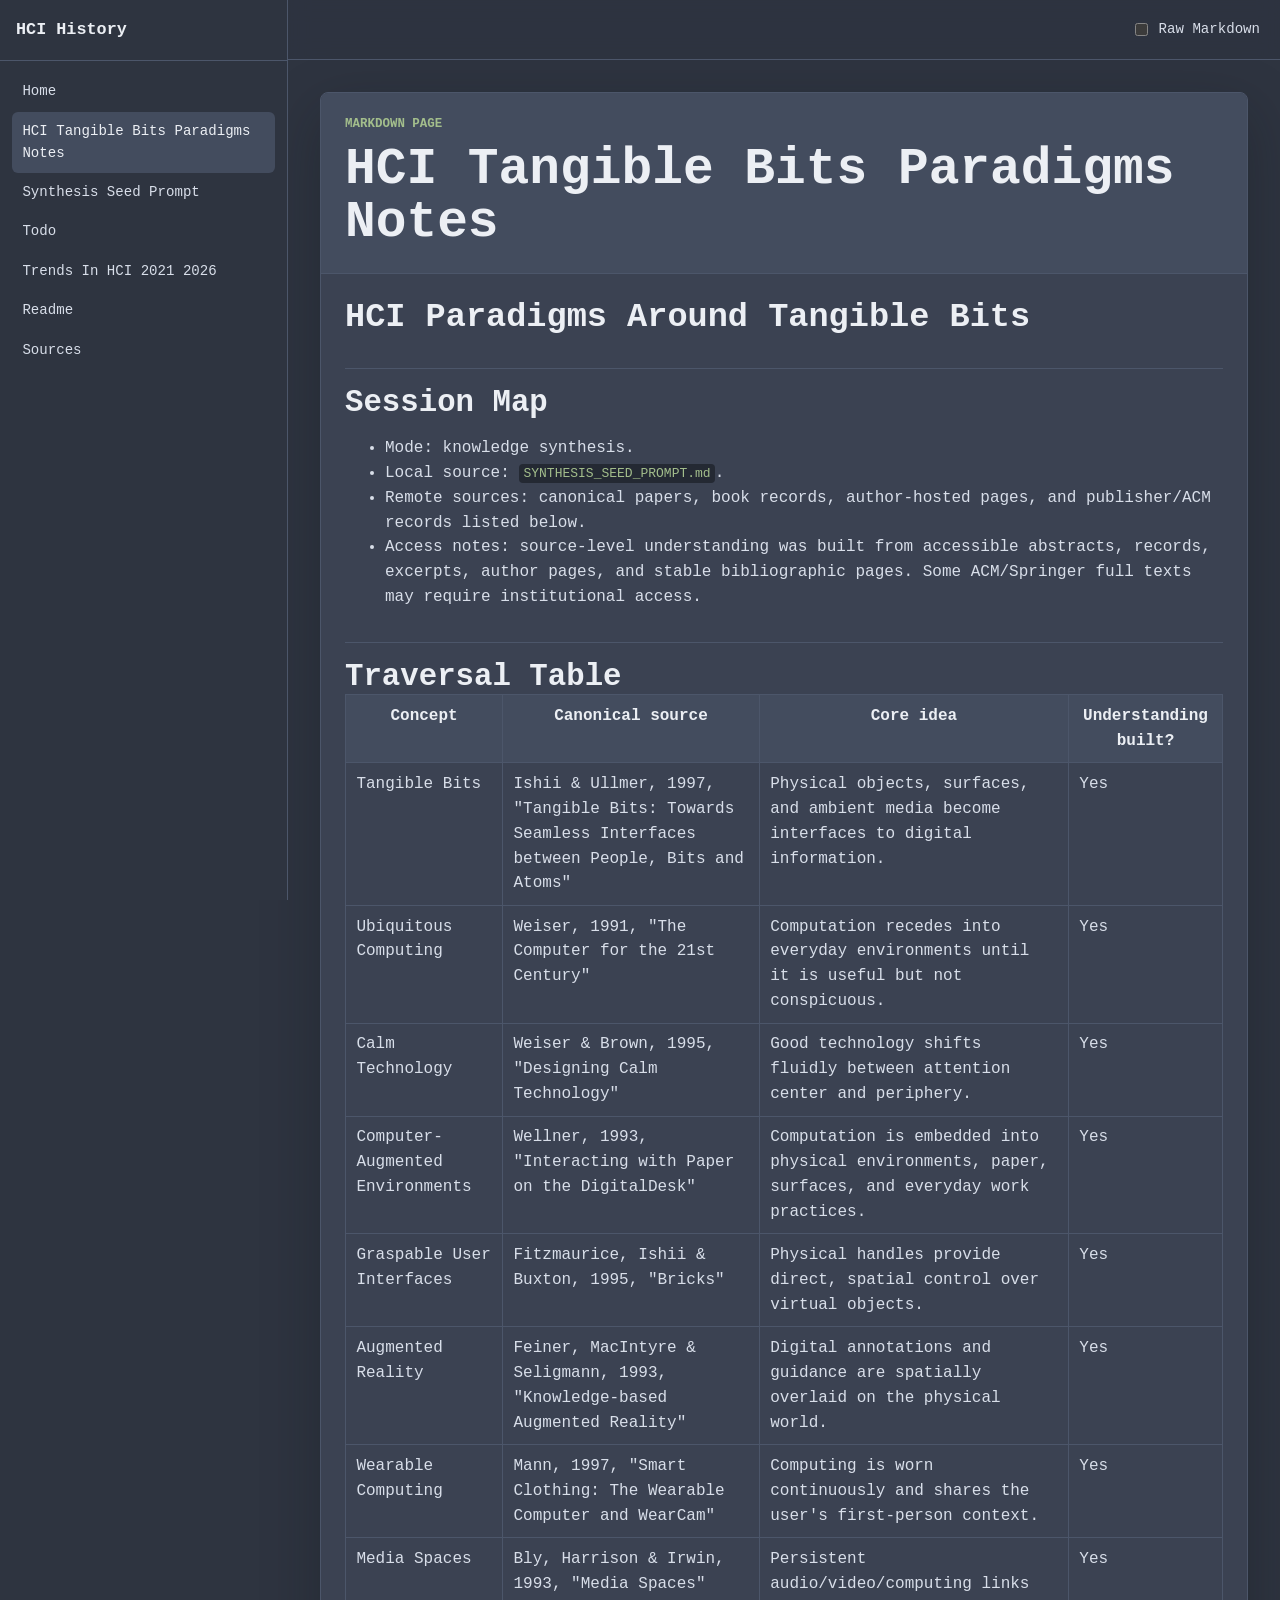
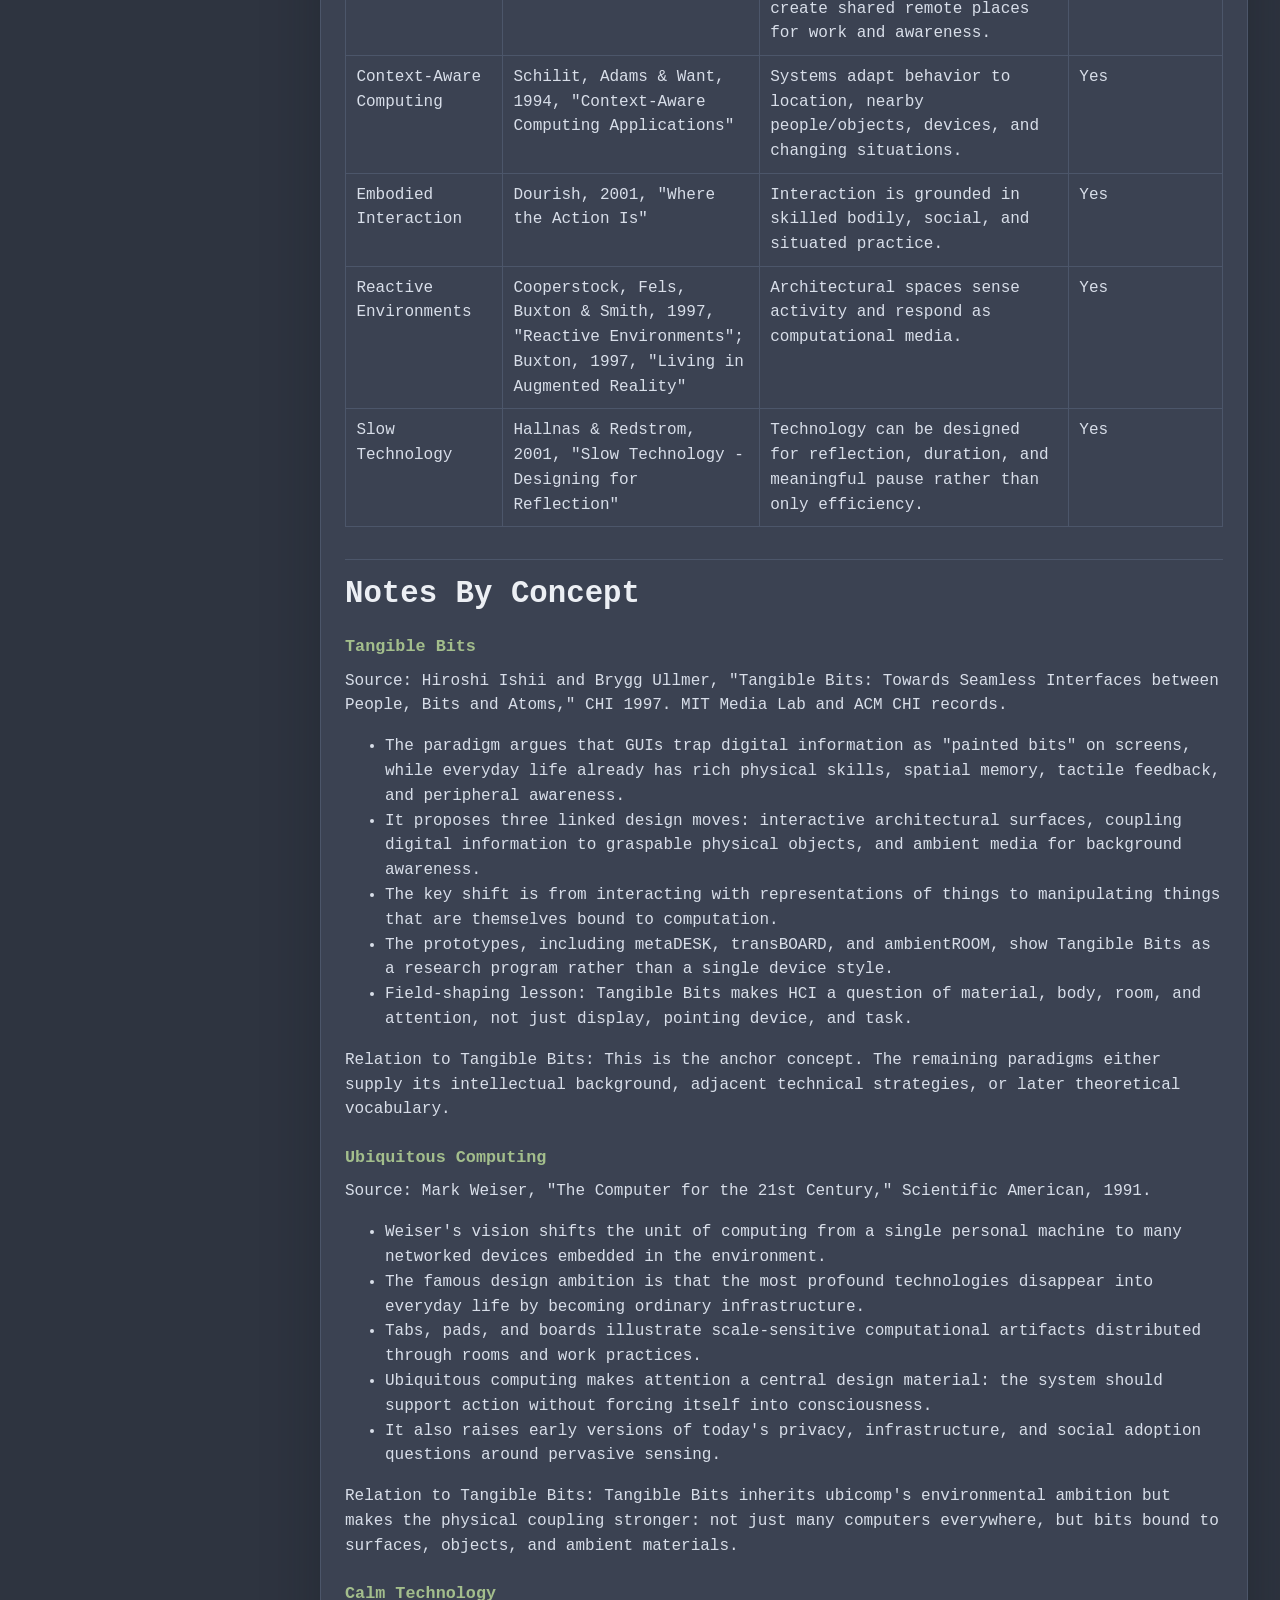
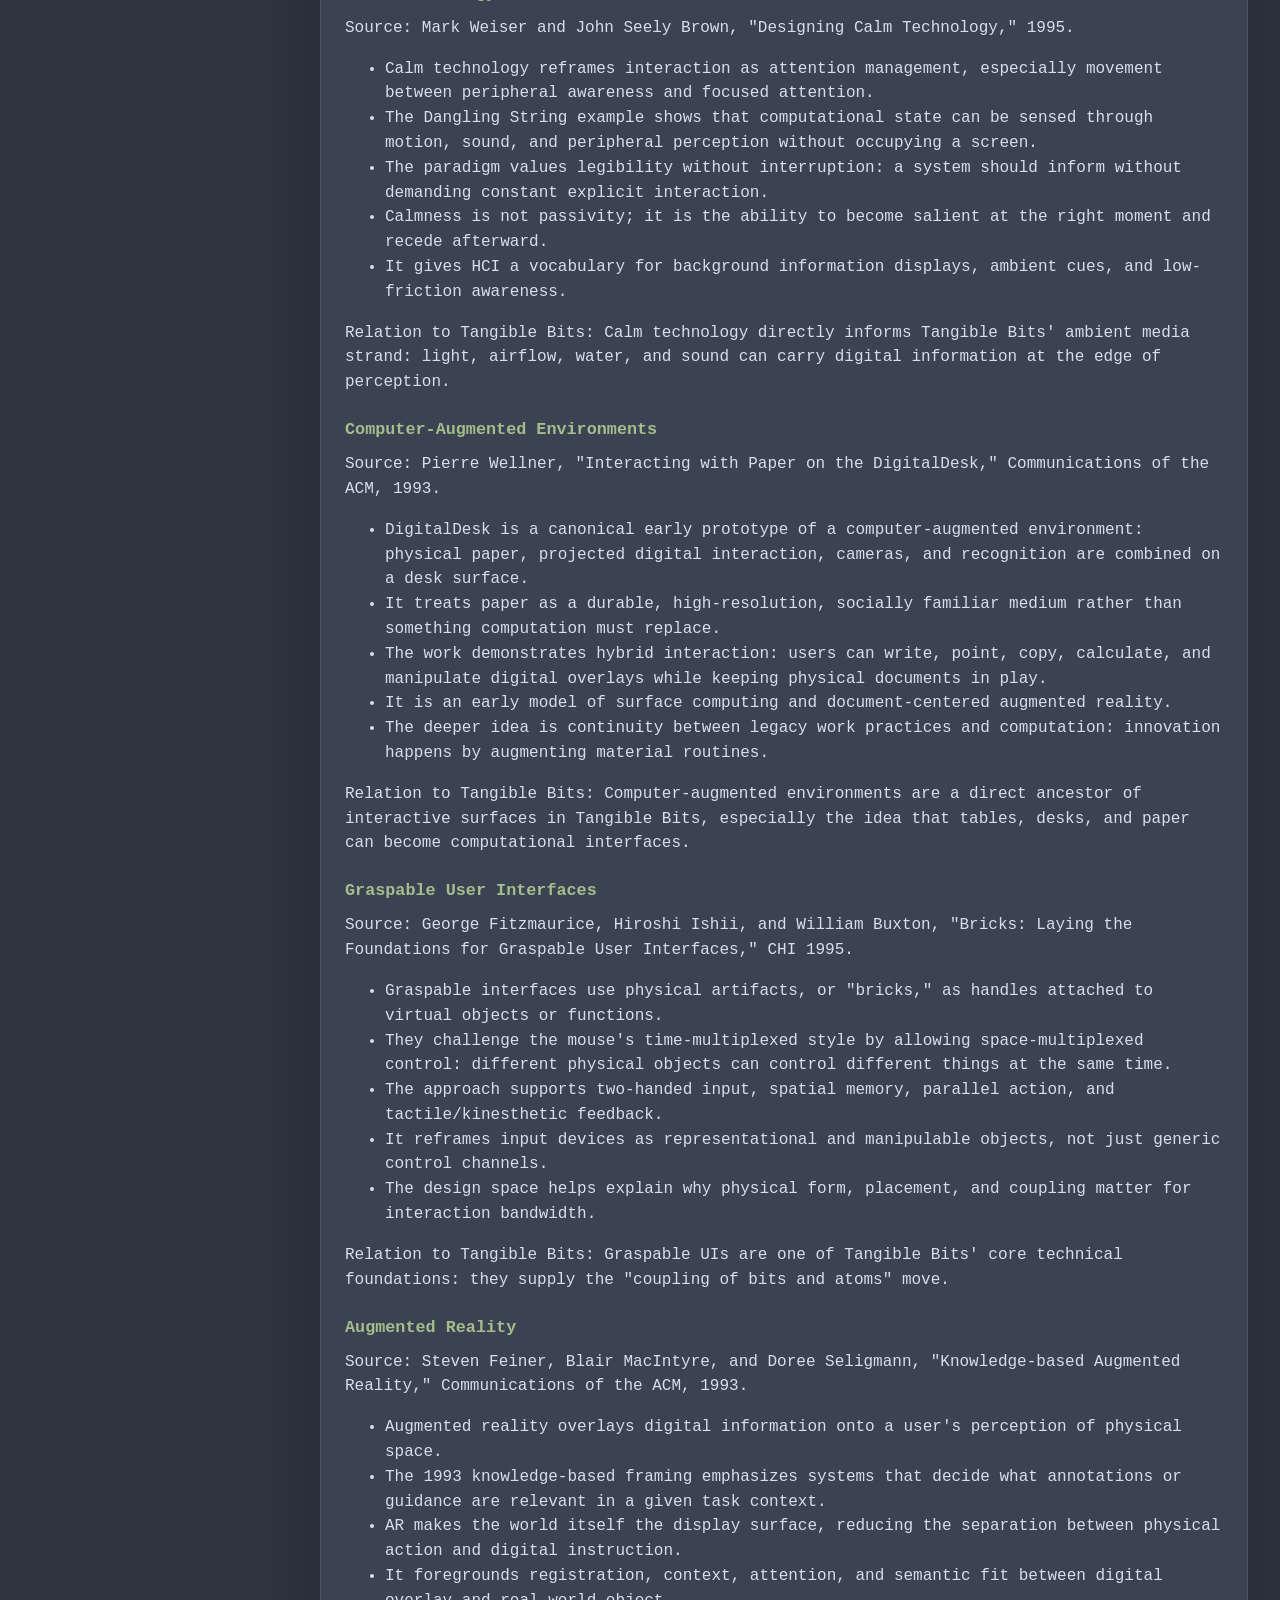
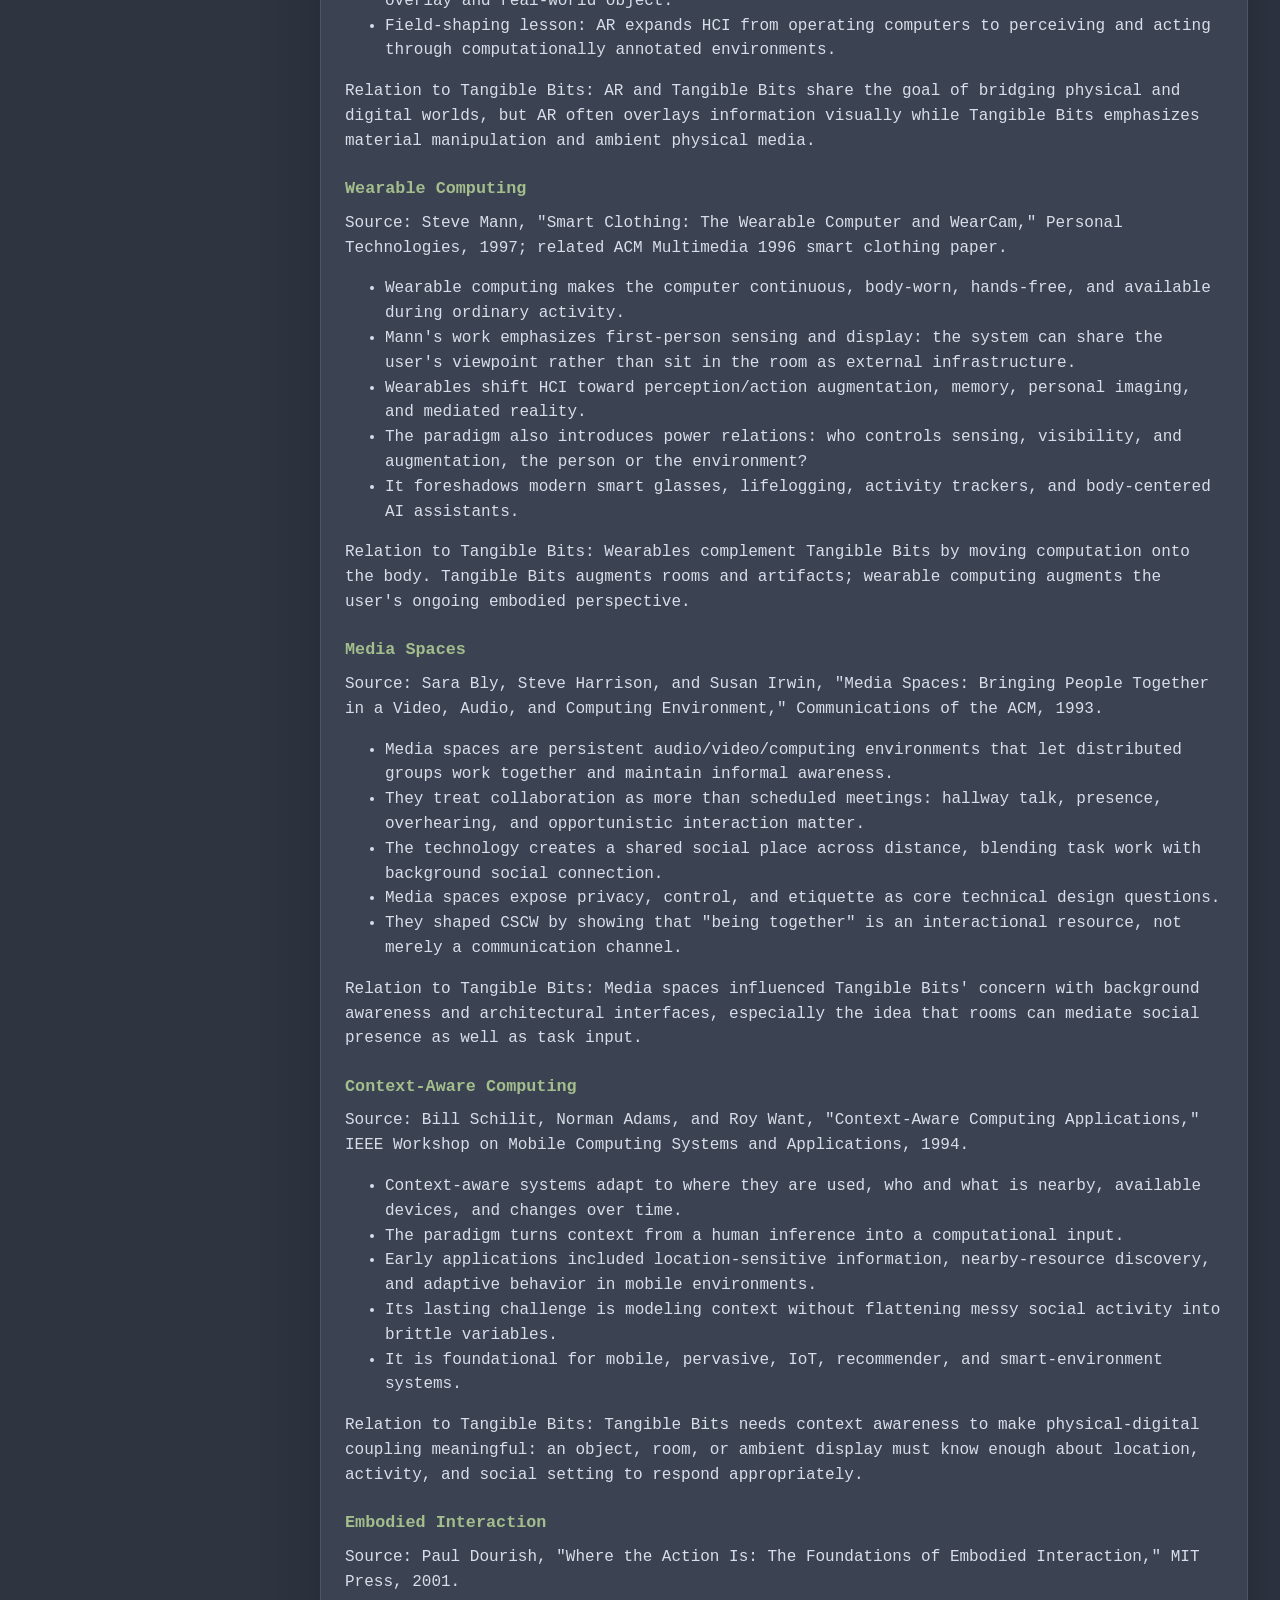
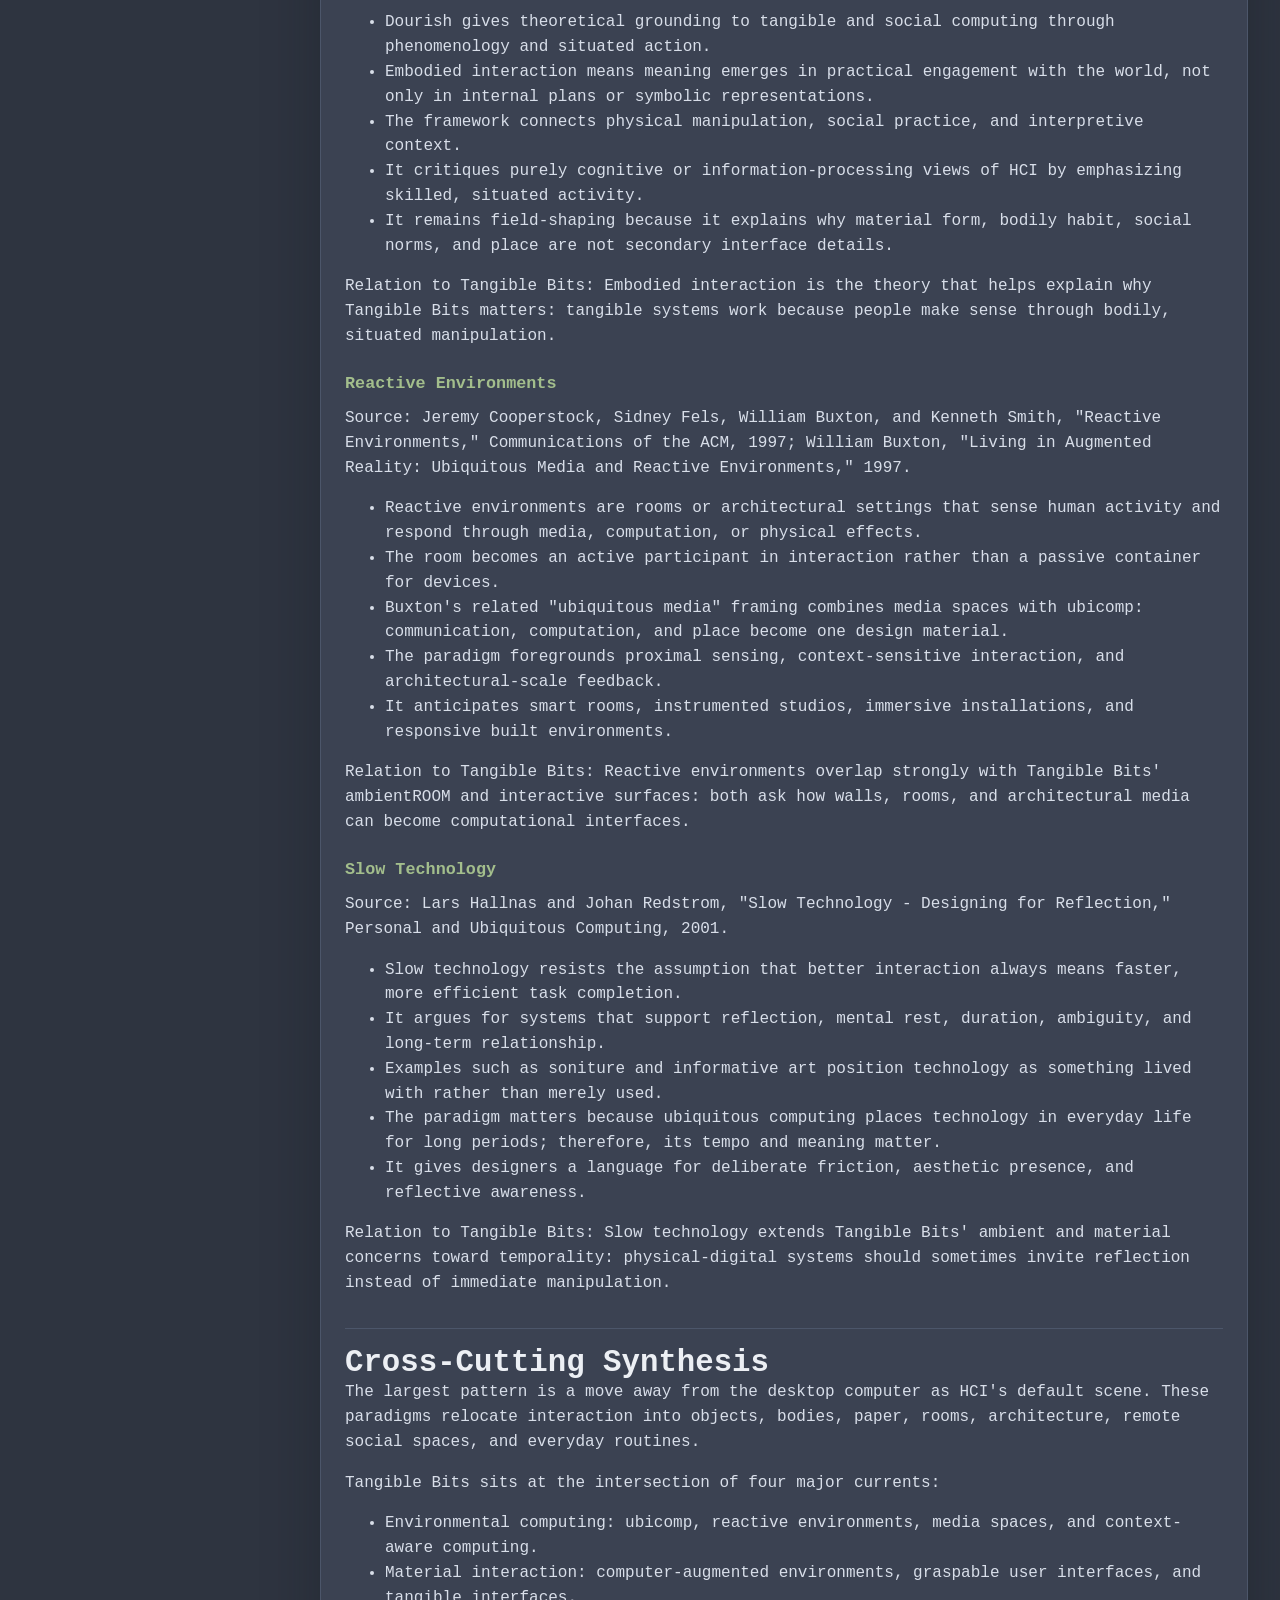
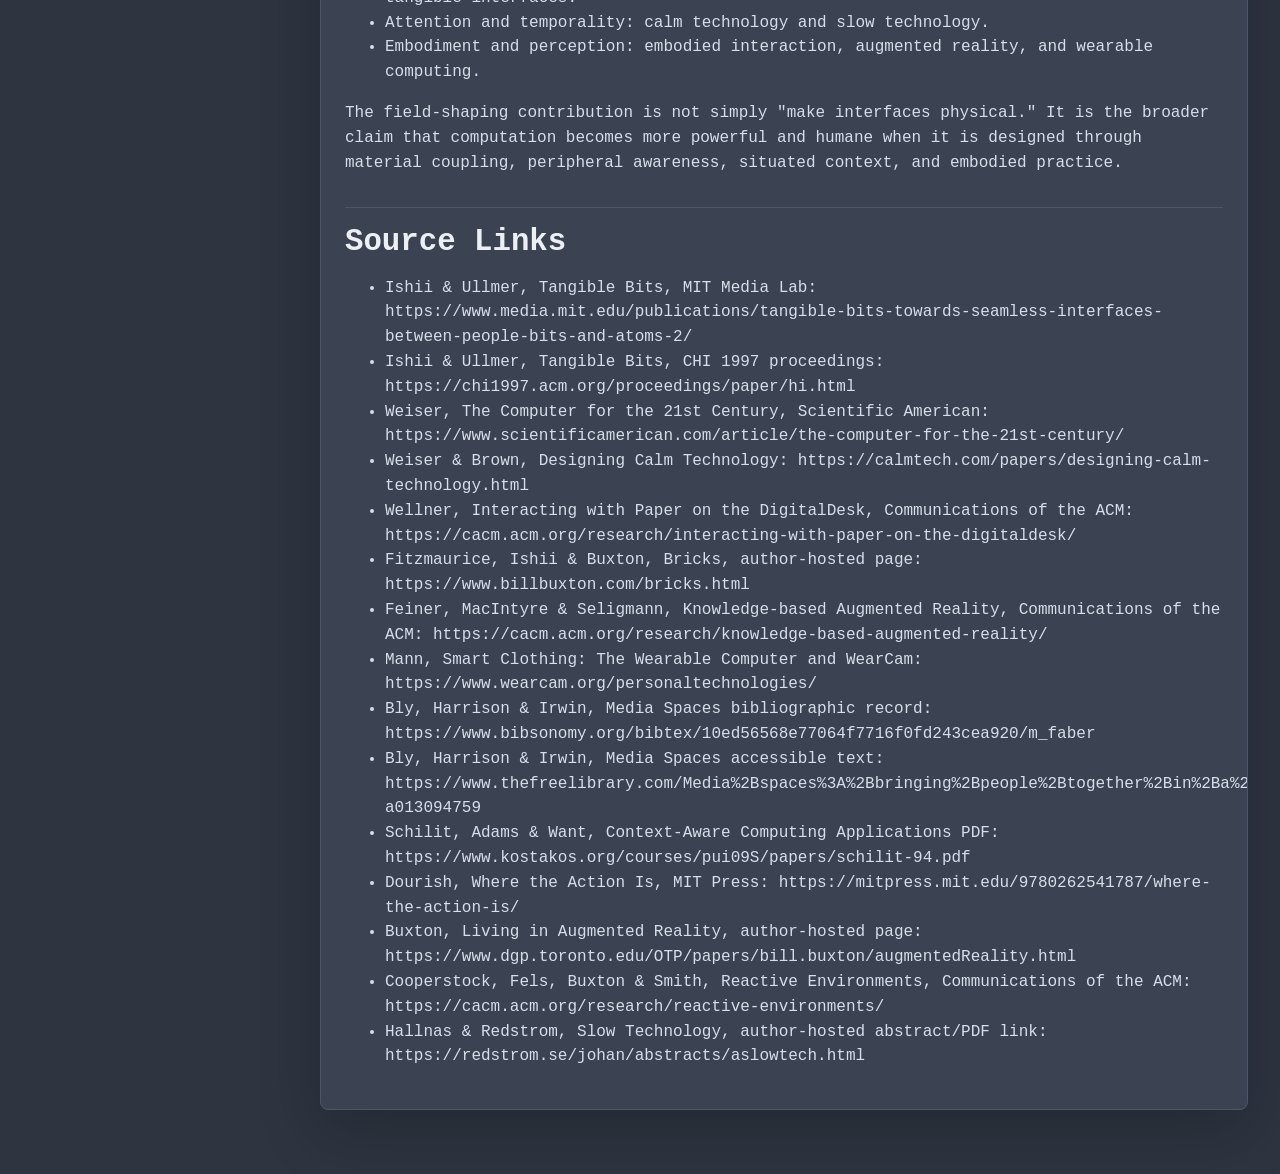
==== docs.html @ b5c2cfcd "Revamp HCI history docs site" ====
<!doctype html>
<html lang="en">
  <head>
    <meta charset="utf-8">
    <meta name="viewport" content="width=device-width, initial-scale=1">
    <title>Document | HCI History</title>
    <meta name="description" content="Markdown notes for the HCI history site.">
    <link rel="stylesheet" href="styles.css">
  </head>
  <body data-page="docs">
    <a class="skip-link" href="#main-content">Skip to main content</a>
    <div class="site-shell">
      <aside class="site-sidebar" aria-label="Site navigation">
        <a class="site-title" href="index.html">HCI History</a>
        <nav class="site-nav" aria-label="Pages" data-doc-nav>
          <a class="nav-link" href="index.html">Home</a>
        </nav>
      </aside>

      <div class="site-frame">
        <header class="topbar">
          <a class="mobile-brand" href="index.html">HCI History</a>
          <div class="topbar-actions">
            <label class="toggle-control">
              <input id="raw-toggle" type="checkbox">
              <span>Raw Markdown</span>
            </label>
          </div>
        </header>

        <main id="main-content" class="content-shell">
          <article class="doc-panel" aria-live="polite">
            <header class="doc-header">
              <p class="eyebrow">Markdown page</p>
              <h1 id="doc-title">Loading</h1>
            </header>
            <div id="doc-rendered" class="markdown-body"></div>
            <pre id="doc-raw" class="raw-markdown" hidden></pre>
          </article>
        </main>
      </div>
    </div>

    <script src="app.js"></script>
  </body>
</html>
---- styles.css ----
:root {
  color-scheme: dark;
  --bg: #2e3440;
  --panel: #3b4252;
  --panel-strong: #434c5e;
  --ink: #eceff4;
  --muted: #d8dee9;
  --quiet: #aeb7c6;
  --line: #4c566a;
  --frost: #88c0d0;
  --frost-deep: #5e81ac;
  --green: #a3be8c;
  --yellow: #ebcb8b;
  --orange: #d08770;
  --red: #bf616a;
  --purple: #b48ead;
  --shadow: rgba(15, 17, 22, 0.28);
}

* {
  box-sizing: border-box;
}

html {
  background: var(--bg);
}

body {
  margin: 0;
  color: var(--ink);
  background: var(--bg);
  font-family: Consolas, "Liberation Mono", Menlo, Monaco, monospace;
  line-height: 1.55;
}

button,
input {
  font: inherit;
}

a {
  color: var(--frost);
}

.skip-link {
  position: absolute;
  left: 1rem;
  top: 1rem;
  z-index: 10;
  transform: translateY(-160%);
  border-radius: 6px;
  padding: 0.55rem 0.75rem;
  color: var(--bg);
  background: var(--yellow);
}

.skip-link:focus {
  transform: translateY(0);
}

.site-shell {
  display: grid;
  grid-template-columns: 18rem minmax(0, 1fr);
  min-height: 100vh;
}

.site-sidebar {
  position: sticky;
  top: 0;
  height: 100vh;
  overflow-y: auto;
  border-right: 1px solid var(--line);
  background: #2e3440;
}

.site-title {
  display: block;
  min-height: 3.75rem;
  border-bottom: 1px solid var(--line);
  padding: 1.05rem 1rem;
  color: var(--ink);
  text-decoration: none;
  font-size: 1.05rem;
  font-weight: 800;
}

.site-nav {
  padding: 0.75rem;
}

.nav-link {
  display: block;
  border-radius: 6px;
  padding: 0.55rem 0.65rem;
  color: var(--muted);
  text-decoration: none;
  font-size: 0.88rem;
}

.nav-link:hover,
.nav-link.active {
  color: var(--ink);
  background: var(--panel-strong);
}

.site-frame {
  min-width: 0;
}

.topbar {
  position: sticky;
  top: 0;
  z-index: 5;
  display: flex;
  min-height: 3.75rem;
  align-items: center;
  justify-content: space-between;
  gap: 1rem;
  border-bottom: 1px solid var(--line);
  padding: 0 1.25rem;
  background: rgba(46, 52, 64, 0.94);
  backdrop-filter: blur(10px);
}

.mobile-brand {
  display: none;
  color: var(--ink);
  text-decoration: none;
  font-weight: 800;
}

.topbar-link {
  color: var(--muted);
  text-decoration: none;
  font-size: 0.9rem;
}

.topbar-actions {
  display: flex;
  align-items: center;
  gap: 0.75rem;
  margin-left: auto;
}

.toggle-control {
  display: inline-flex;
  align-items: center;
  gap: 0.5rem;
  color: var(--muted);
  font-size: 0.88rem;
}

.toggle-control input {
  accent-color: var(--frost);
}

.content-shell {
  width: min(76rem, calc(100% - 2rem));
  margin: 0 auto;
  padding: 2rem 0 4rem;
}

.page-header {
  padding: clamp(2rem, 6vw, 4.75rem) 0 2rem;
}

.page-header.compact {
  padding-top: 2rem;
}

.eyebrow {
  margin: 0 0 0.5rem;
  color: var(--green);
  font-size: 0.78rem;
  font-weight: 800;
  letter-spacing: 0;
  text-transform: uppercase;
}

h1,
h2,
h3,
p {
  margin-top: 0;
}

h1 {
  max-width: 15ch;
  margin-bottom: 1rem;
  font-size: clamp(2.55rem, 8vw, 6.5rem);
  line-height: 0.98;
  letter-spacing: 0;
}

h2 {
  margin-bottom: 0;
  font-size: clamp(1.35rem, 2.4vw, 2.1rem);
  line-height: 1.15;
  letter-spacing: 0;
}

h3 {
  margin-bottom: 0.55rem;
  font-size: 1.05rem;
  letter-spacing: 0;
}

.lede {
  max-width: 48rem;
  color: var(--muted);
  font-size: clamp(1rem, 1.5vw, 1.18rem);
}

.summary-band,
.timeline-panel,
.lineage {
  margin-bottom: 1.25rem;
}

.summary-band {
  display: grid;
  grid-template-columns: repeat(3, minmax(0, 1fr));
  border: 1px solid var(--line);
  background: var(--panel);
}

.summary-band article {
  min-height: 9rem;
  padding: 1.15rem;
}

.summary-band article + article {
  border-left: 1px solid var(--line);
}

.summary-band span {
  display: block;
  margin-bottom: 0.35rem;
  color: var(--quiet);
  font-size: 0.82rem;
  font-weight: 800;
}

.summary-band strong {
  display: block;
  margin-bottom: 0.5rem;
  color: var(--ink);
  font-size: 1.12rem;
}

.summary-band p,
.lineage p,
.detail-card p {
  color: var(--muted);
}

.timeline-panel,
.doc-panel {
  border: 1px solid var(--line);
  border-radius: 8px;
  background: var(--panel);
  box-shadow: 0 20px 58px var(--shadow);
  overflow: hidden;
}

.panel-head {
  display: flex;
  justify-content: space-between;
  gap: 1rem;
  align-items: end;
  padding: 1.15rem;
  border-bottom: 1px solid var(--line);
}

.controls {
  display: flex;
  flex-wrap: wrap;
  gap: 0.5rem;
  justify-content: flex-end;
}

.filter {
  min-height: 2.35rem;
  border: 1px solid var(--line);
  border-radius: 6px;
  padding: 0.48rem 0.7rem;
  color: var(--muted);
  background: var(--bg);
  cursor: pointer;
  font-weight: 760;
}

.filter:hover,
.filter.active {
  border-color: var(--frost);
  color: var(--bg);
  background: var(--frost);
}

.visual-grid {
  display: grid;
  grid-template-columns: minmax(0, 1fr) minmax(18rem, 0.34fr);
  min-height: 39rem;
}

.chart-wrap {
  min-width: 0;
  overflow-x: auto;
  border-right: 1px solid var(--line);
}

#timeline {
  display: block;
  width: 100%;
  min-width: 920px;
  height: 680px;
}

.detail-card {
  padding: 1.15rem;
  background: var(--panel-strong);
}

.detail-card h3 {
  margin-bottom: 0.25rem;
  font-size: 1.35rem;
  line-height: 1.12;
}

#detail-meta {
  margin-bottom: 1rem;
  color: var(--green);
  font-weight: 750;
}

.detail-visual {
  margin: 1.25rem 0 0;
}

#detail-image {
  display: block;
  width: 100%;
  aspect-ratio: 16 / 9;
  border: 1px solid var(--line);
  border-radius: 8px;
  background: var(--bg);
}

.detail-image-bg {
  fill: #3b4252;
  stroke: none;
}

.detail-visual figcaption {
  margin-top: 0.6rem;
  color: var(--quiet);
  font-size: 0.78rem;
  line-height: 1.4;
  text-align: center;
}

.lineage {
  padding: 2rem 0 0;
}

.lineage-grid {
  display: grid;
  grid-template-columns: repeat(4, minmax(0, 1fr));
  gap: 1px;
  margin-top: 1.25rem;
  border: 1px solid var(--line);
  background: var(--line);
}

.lineage-grid article {
  min-height: 12rem;
  padding: 1rem;
  background: var(--panel);
}

.sources-panel {
  margin-bottom: 4rem;
}

.source-list {
  margin: 0;
  padding: 1.25rem 1.25rem 1.25rem 2.5rem;
}

.source-list li + li {
  margin-top: 0.8rem;
}

.node {
  cursor: pointer;
}

.node rect {
  fill: #3b4252;
  stroke-width: 2;
  filter: drop-shadow(0 7px 12px rgba(15, 17, 22, 0.25));
}

.node text {
  fill: var(--ink);
  font-size: 13px;
  font-weight: 760;
  pointer-events: none;
}

.node .year {
  fill: var(--quiet);
  font-size: 12px;
  font-weight: 720;
}

.node.dim {
  opacity: 0.18;
}

.node.selected rect {
  stroke-width: 4;
}

.edge {
  fill: none;
  stroke: #8792a6;
  stroke-width: 2;
  marker-end: url(#arrow);
}

.edge.dim {
  opacity: 0.12;
}

.axis {
  stroke: var(--line);
  stroke-width: 1.5;
}

.axis-label {
  fill: var(--quiet);
  font-size: 12px;
  font-weight: 800;
}

.doc-panel {
  max-width: 58rem;
  margin: 0 auto;
}

.doc-header {
  border-bottom: 1px solid var(--line);
  padding: 1.4rem 1.5rem;
  background: var(--panel-strong);
}

.doc-header h1 {
  max-width: none;
  margin-bottom: 0;
  font-size: clamp(2rem, 4vw, 3.6rem);
  line-height: 1.05;
}

.markdown-body,
.raw-markdown {
  padding: 1.5rem;
}

.markdown-body {
  color: var(--muted);
}

.markdown-body h1,
.markdown-body h2,
.markdown-body h3 {
  color: var(--ink);
}

.markdown-body h1 {
  max-width: none;
  font-size: 2.1rem;
  line-height: 1.14;
}

.markdown-body h2 {
  margin-top: 2rem;
  padding-top: 1rem;
  border-top: 1px solid var(--line);
}

.markdown-body h3 {
  margin-top: 1.4rem;
  color: var(--green);
}

.markdown-body blockquote {
  margin: 1rem 0;
  border-left: 4px solid var(--frost);
  padding-left: 1rem;
  color: var(--ink);
}

.markdown-body code,
.raw-markdown {
  color: var(--green);
  background: #242933;
}

.markdown-body code {
  border-radius: 4px;
  padding: 0.1rem 0.25rem;
}

.markdown-body pre {
  overflow-x: auto;
  border: 1px solid var(--line);
  border-radius: 6px;
  padding: 1rem;
  background: #242933;
}

.markdown-body pre code {
  padding: 0;
  background: transparent;
}

.markdown-body table {
  display: block;
  width: 100%;
  overflow-x: auto;
  border-collapse: collapse;
}

.markdown-body th,
.markdown-body td {
  border: 1px solid var(--line);
  padding: 0.55rem 0.65rem;
  vertical-align: top;
}

.markdown-body th {
  color: var(--ink);
  background: var(--panel-strong);
}

.raw-markdown {
  margin: 0;
  overflow-x: auto;
  white-space: pre-wrap;
}

button:focus-visible,
a:focus-visible,
input:focus-visible,
.node:focus-visible {
  outline: 3px solid var(--yellow);
  outline-offset: 3px;
}

@media (max-width: 980px) {
  .site-shell {
    grid-template-columns: 1fr;
  }

  .site-sidebar {
    position: static;
    height: auto;
    border-right: 0;
    border-bottom: 1px solid var(--line);
  }

  .site-title {
    display: none;
  }

  .site-nav {
    display: flex;
    overflow-x: auto;
  }

  .nav-link {
    flex: 0 0 auto;
  }

  .mobile-brand {
    display: inline-block;
  }
}

@media (max-width: 860px) {
  .panel-head,
  .visual-grid,
  .summary-band,
  .lineage-grid {
    grid-template-columns: 1fr;
  }

  .summary-band article + article,
  .chart-wrap {
    border-left: 0;
    border-top: 1px solid var(--line);
  }

  .panel-head {
    display: grid;
    align-items: start;
  }

  .controls {
    justify-content: start;
  }

  .visual-grid {
    min-height: 0;
  }

  .chart-wrap {
    border-right: 0;
  }

  #timeline {
    height: 620px;
  }
}
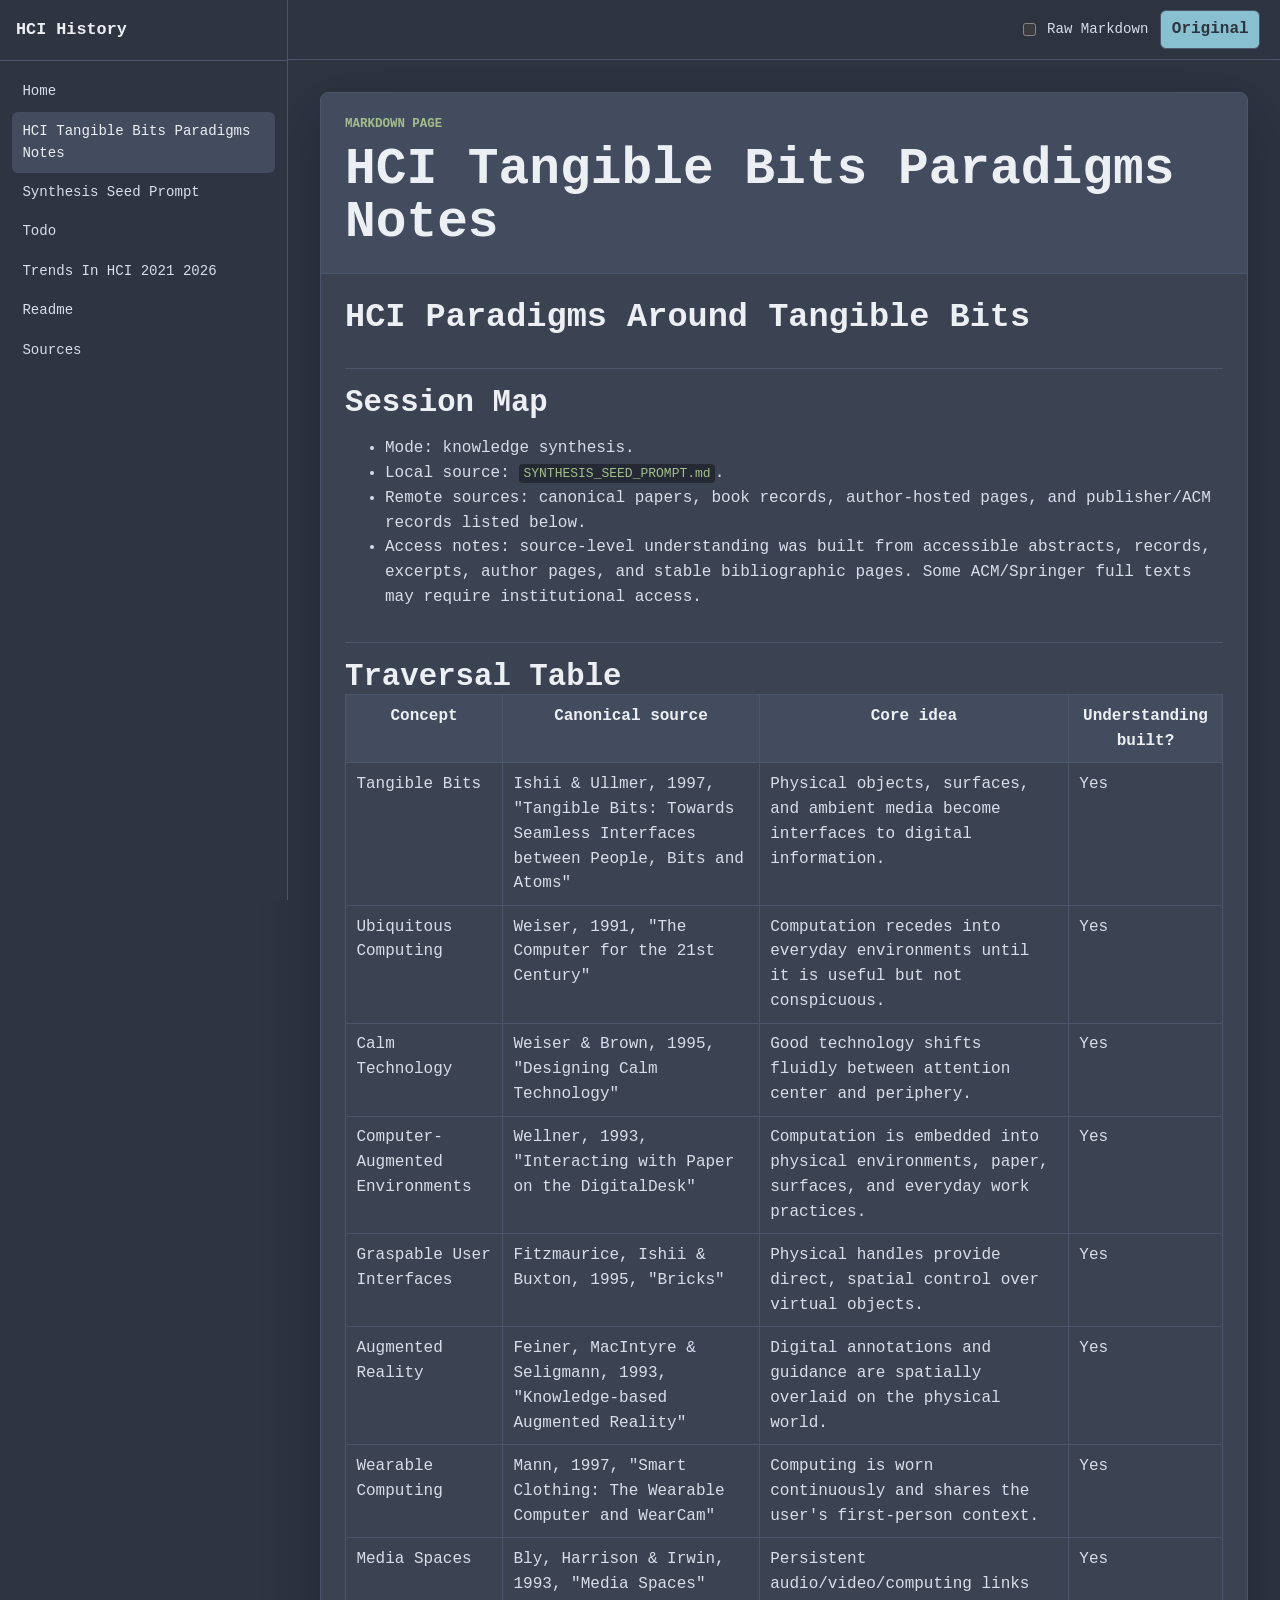
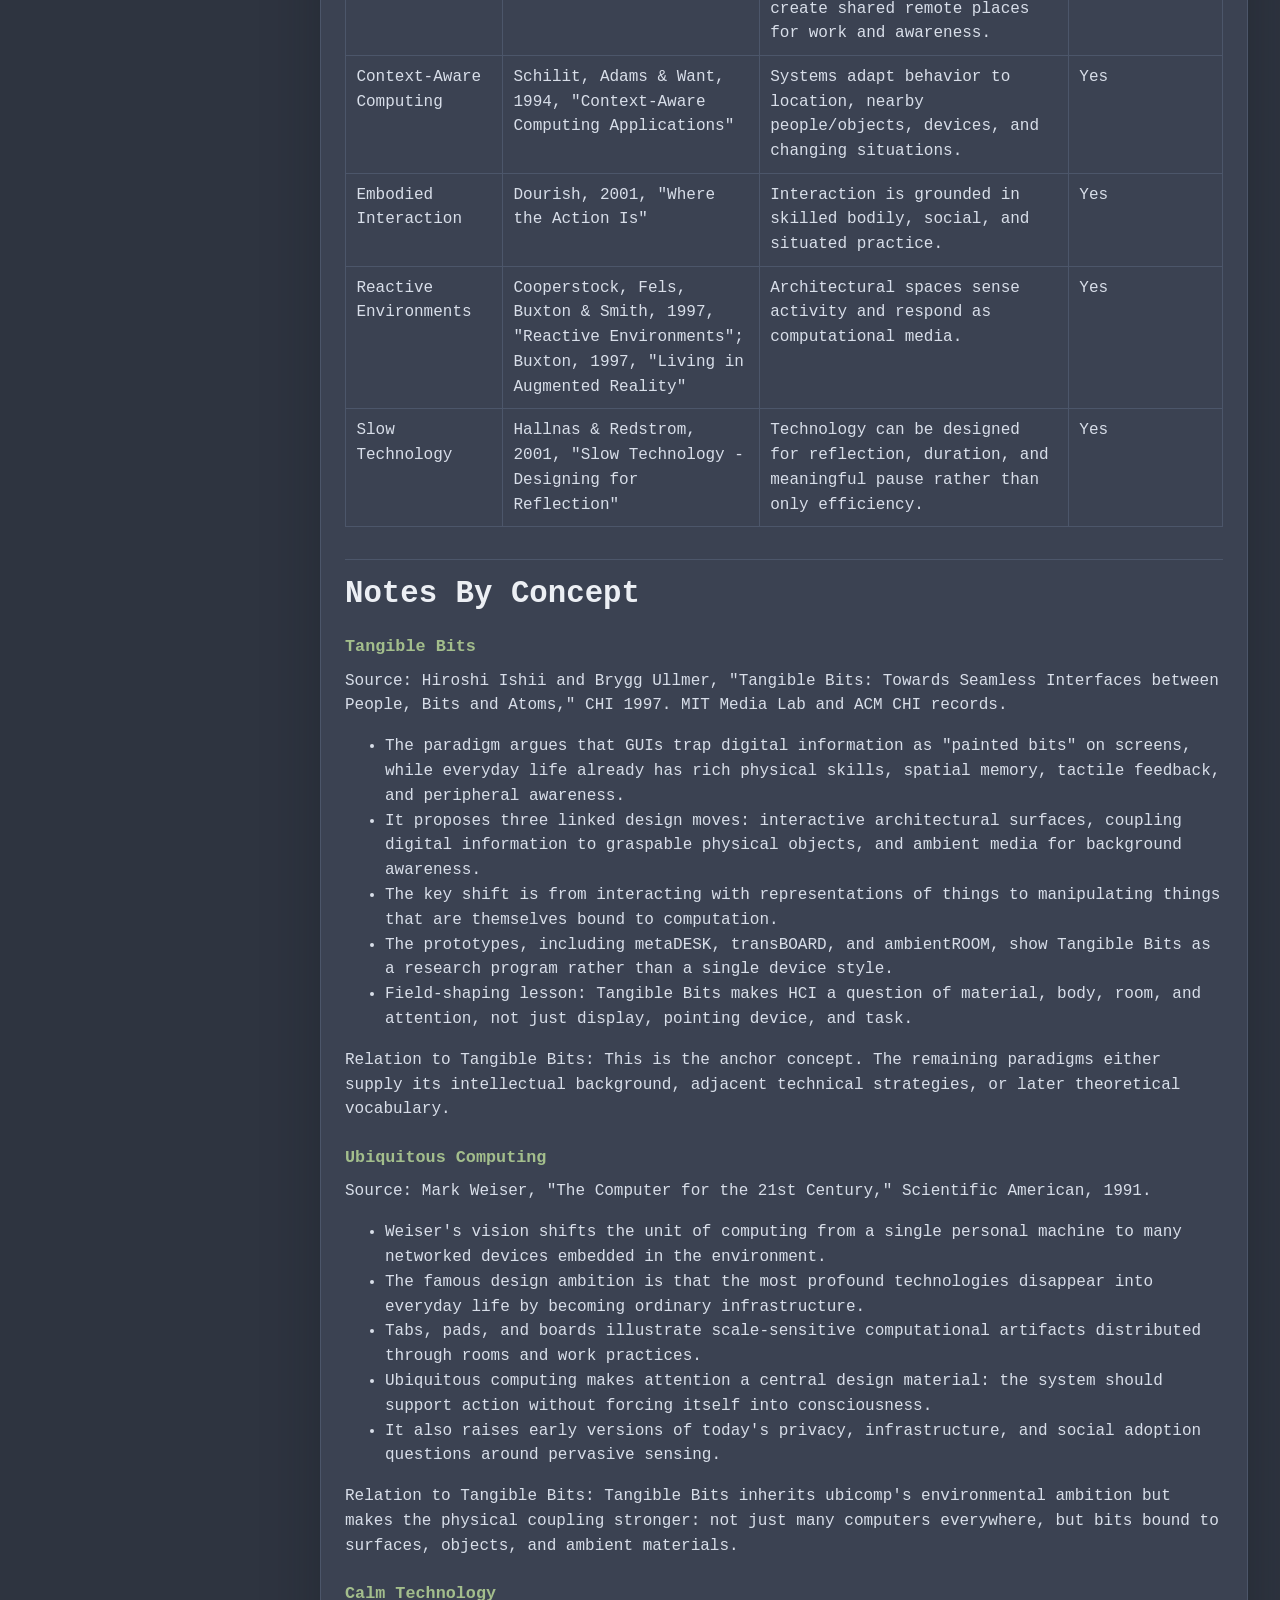
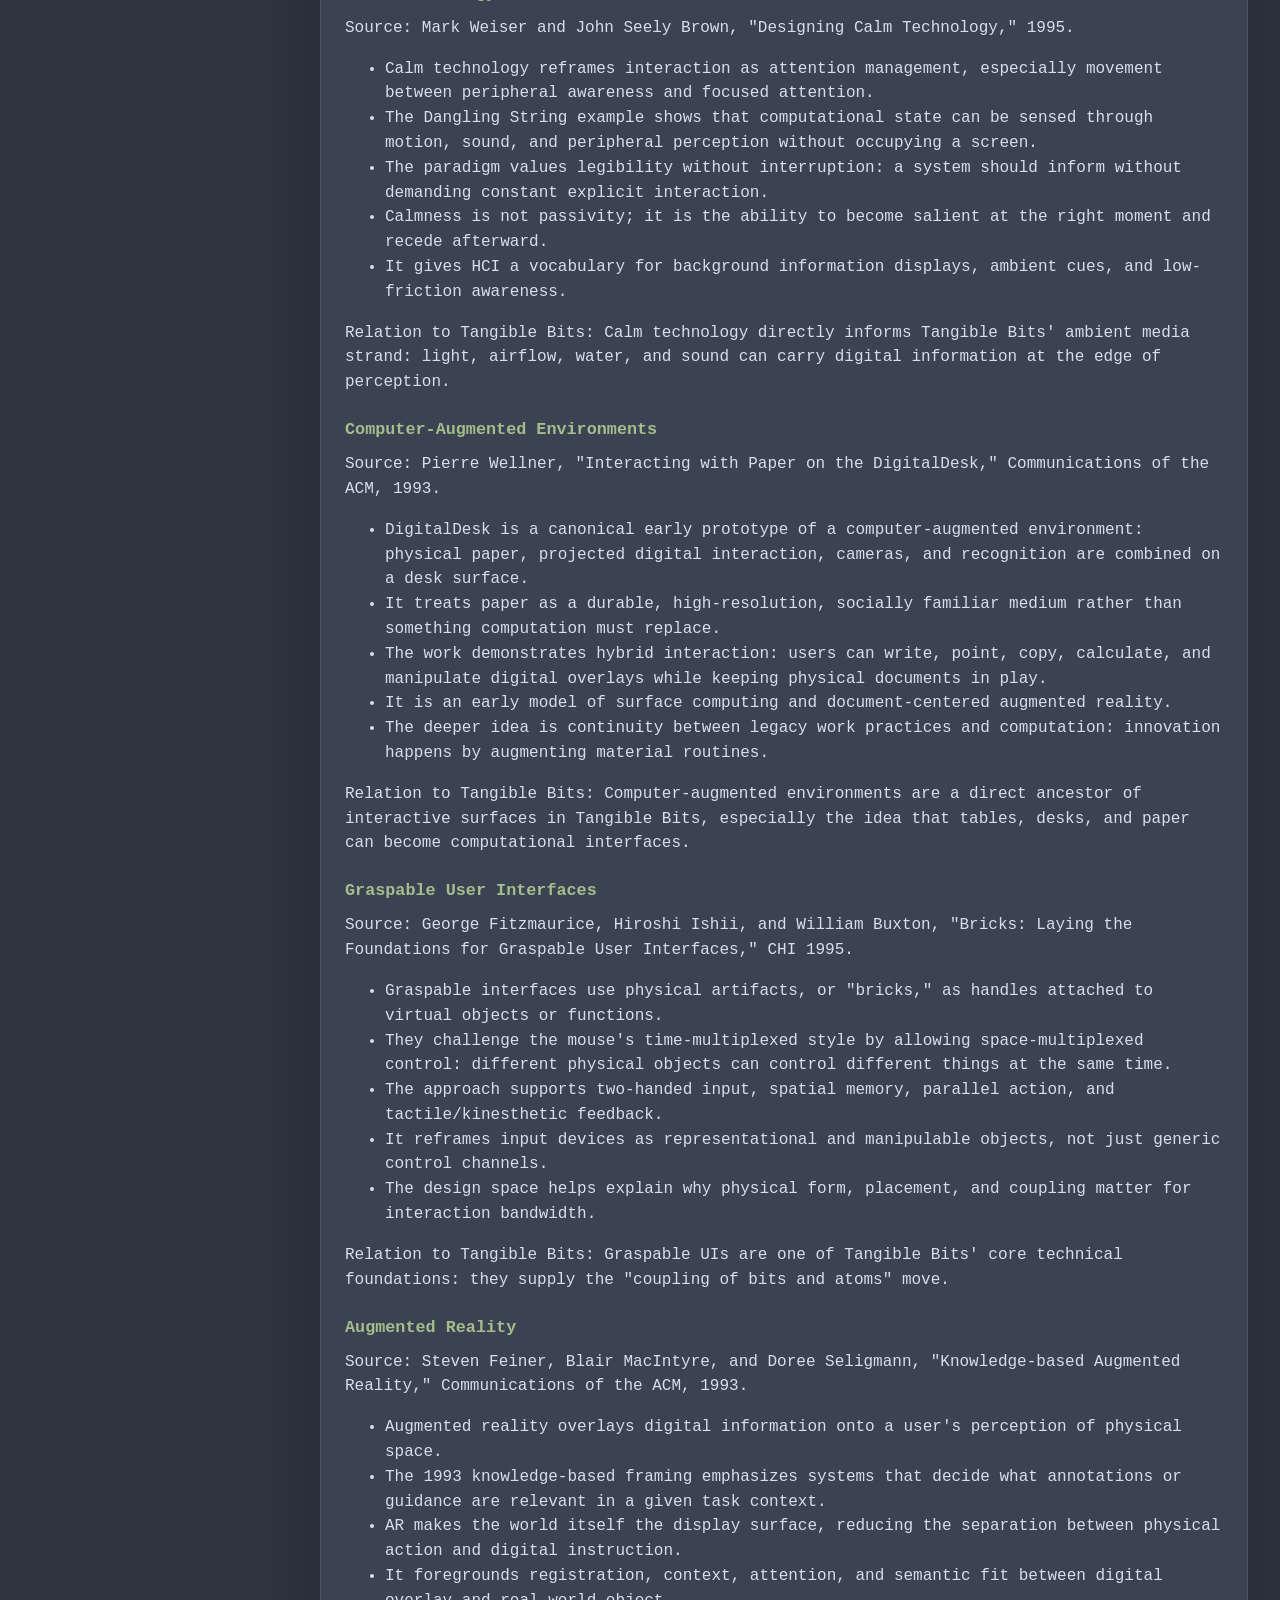
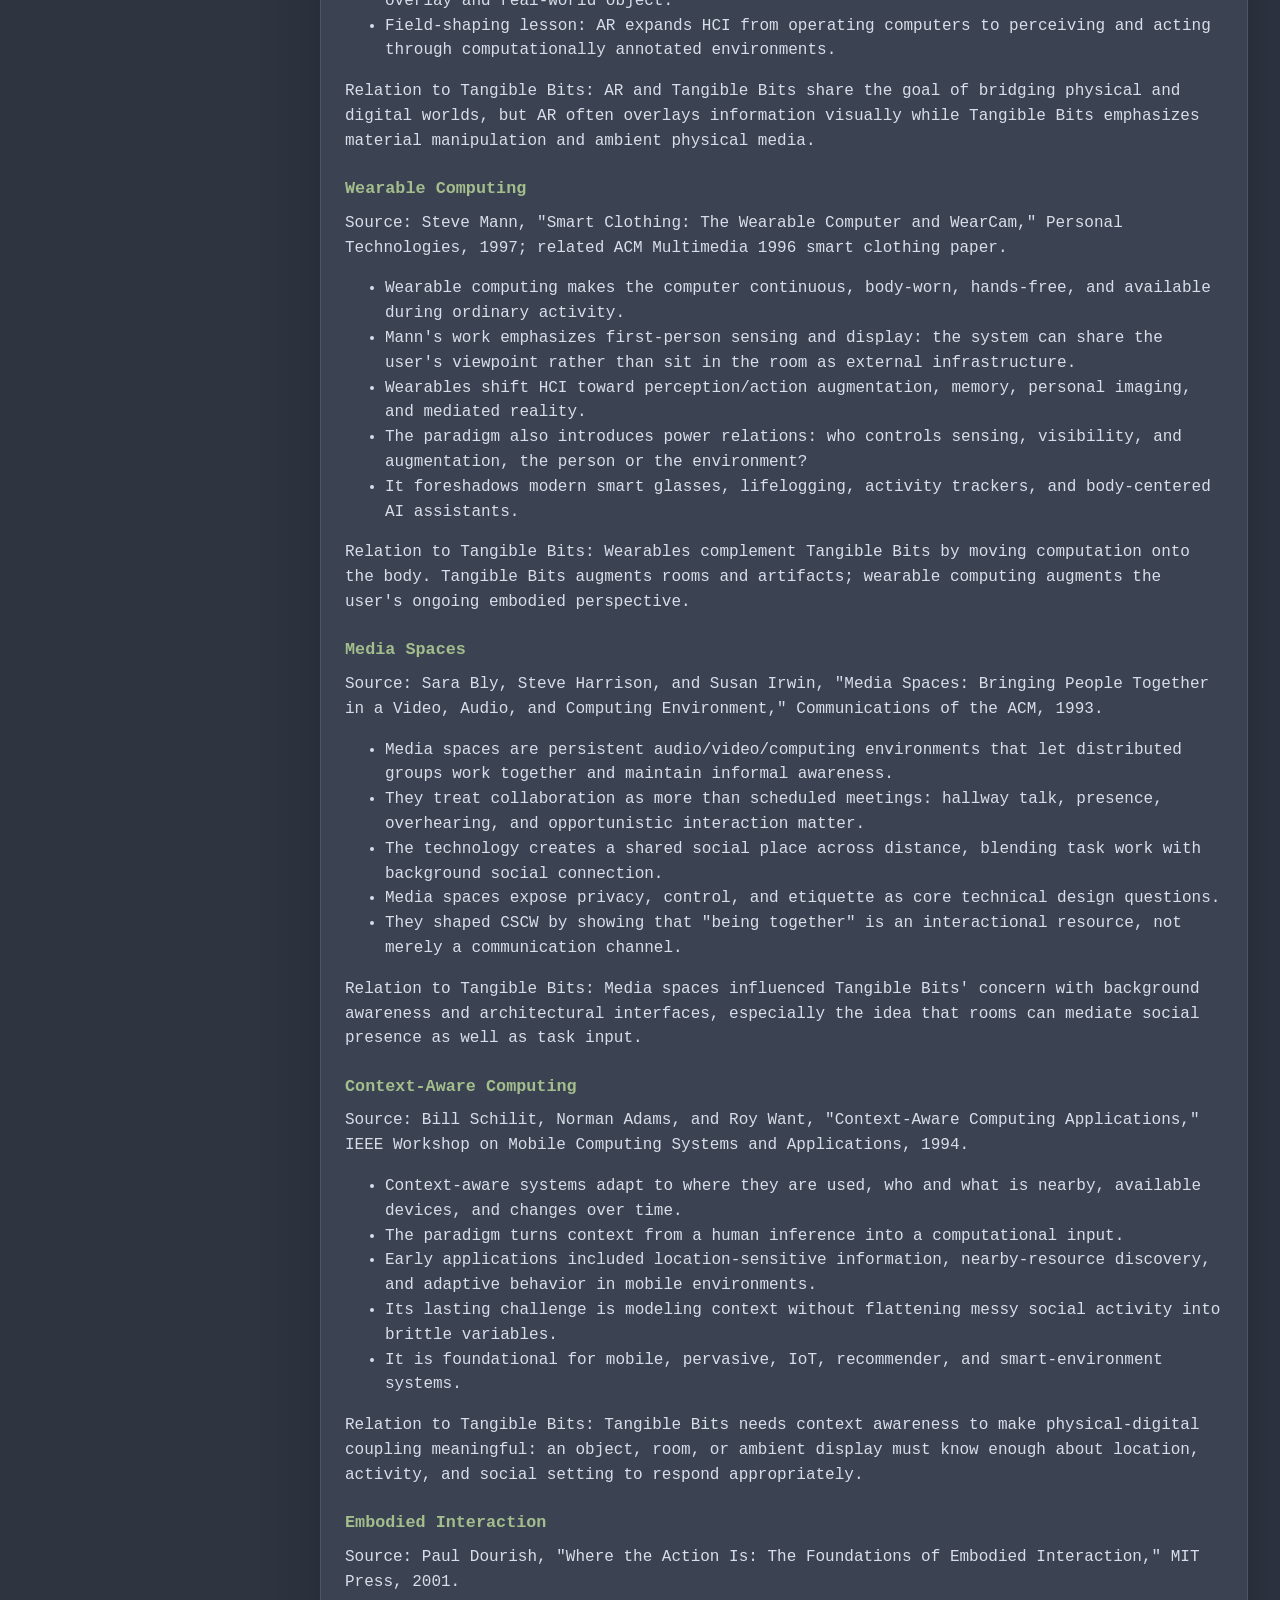
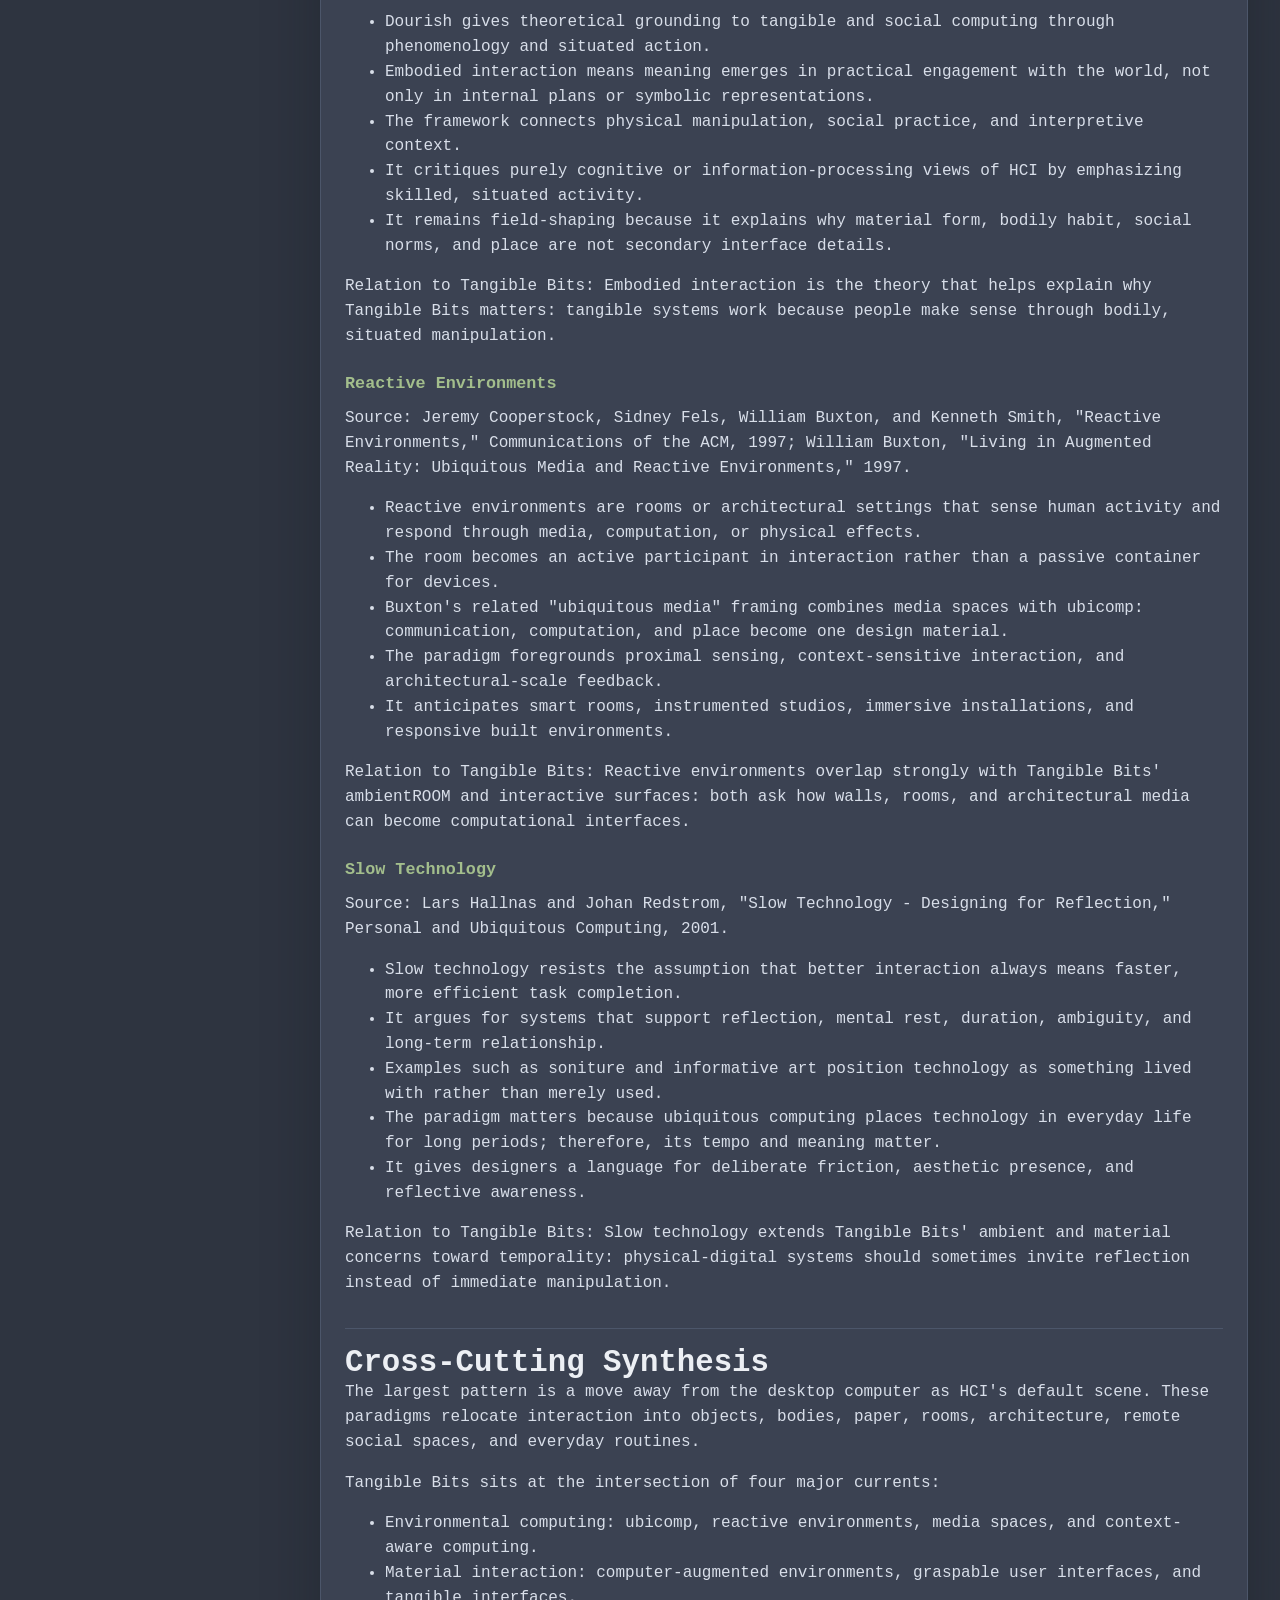
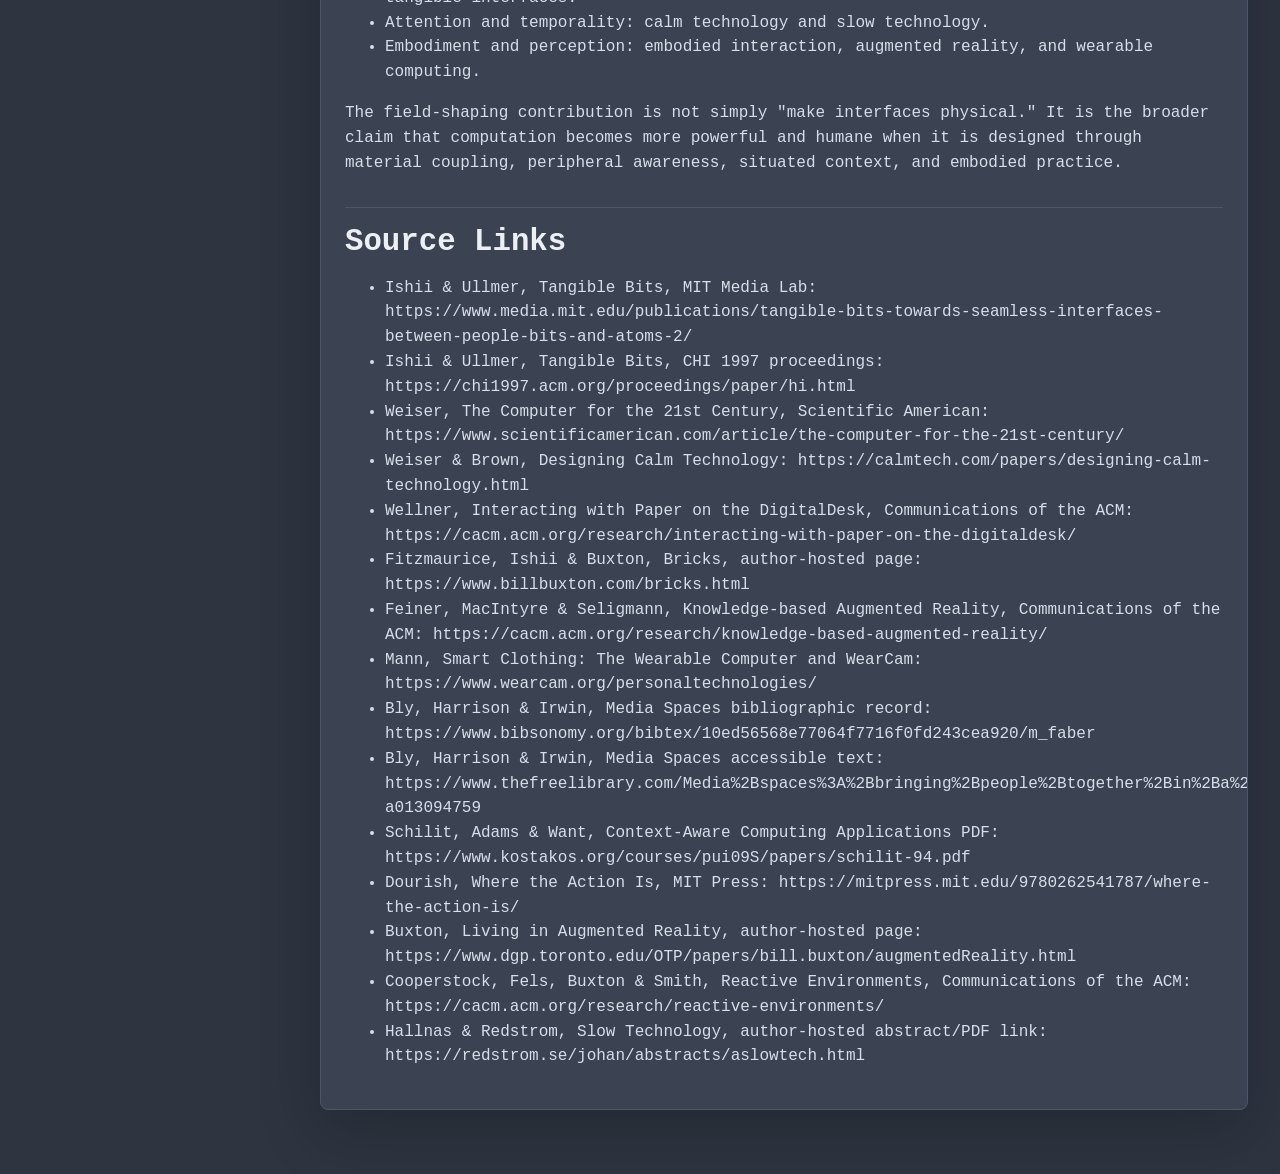
==== commit 33163b51: "Add HCI history theme toggle" ====
--- a/docs.html
+++ b/docs.html
@@ -25,6 +25,7 @@
               <input id="raw-toggle" type="checkbox">
               <span>Raw Markdown</span>
             </label>
+            <button id="theme-toggle" class="theme-toggle" type="button" aria-label="Switch to original theme">Original</button>
           </div>
         </header>
 
--- a/styles.css
+++ b/styles.css
@@ -15,6 +15,35 @@
   --red: #bf616a;
   --purple: #b48ead;
   --shadow: rgba(15, 17, 22, 0.28);
+  --detail-bg: #3b4252;
+  --code-bg: #242933;
+  --edge: #8792a6;
+  --node-bg: #3b4252;
+  --topbar-bg: rgba(46, 52, 64, 0.94);
+}
+
+body[data-theme="original"] {
+  color-scheme: light;
+  --bg: #f5f2ea;
+  --panel: #fffdf7;
+  --panel-strong: #ffffff;
+  --ink: #1f2528;
+  --muted: #657073;
+  --quiet: #8a9294;
+  --line: #d9d0c1;
+  --frost: #00756f;
+  --frost-deep: #00564f;
+  --green: #00564f;
+  --yellow: #b98717;
+  --orange: #b65439;
+  --red: #b65439;
+  --purple: #6c5aa8;
+  --shadow: rgba(31, 37, 40, 0.14);
+  --detail-bg: #fffdf7;
+  --code-bg: #f5f2ea;
+  --edge: #9d9283;
+  --node-bg: #ffffff;
+  --topbar-bg: rgba(255, 253, 247, 0.94);
 }
 
 * {
@@ -70,7 +99,7 @@
   height: 100vh;
   overflow-y: auto;
   border-right: 1px solid var(--line);
-  background: #2e3440;
+  background: var(--bg);
 }
 
 .site-title {
@@ -118,7 +147,7 @@
   gap: 1rem;
   border-bottom: 1px solid var(--line);
   padding: 0 1.25rem;
-  background: rgba(46, 52, 64, 0.94);
+  background: var(--topbar-bg);
   backdrop-filter: blur(10px);
 }
 
@@ -140,6 +169,21 @@
   align-items: center;
   gap: 0.75rem;
   margin-left: auto;
+}
+
+.theme-toggle {
+  min-height: 2.25rem;
+  border: 1px solid var(--line);
+  border-radius: 6px;
+  padding: 0.4rem 0.65rem;
+  color: var(--bg);
+  background: var(--frost);
+  cursor: pointer;
+  font-weight: 800;
+}
+
+.theme-toggle:hover {
+  background: var(--yellow);
 }
 
 .toggle-control {
@@ -347,7 +391,7 @@
 }
 
 .detail-image-bg {
-  fill: #3b4252;
+  fill: var(--detail-bg);
   stroke: none;
 }
 
@@ -396,7 +440,7 @@
 }
 
 .node rect {
-  fill: #3b4252;
+  fill: var(--node-bg);
   stroke-width: 2;
   filter: drop-shadow(0 7px 12px rgba(15, 17, 22, 0.25));
 }
@@ -424,7 +468,7 @@
 
 .edge {
   fill: none;
-  stroke: #8792a6;
+  stroke: var(--edge);
   stroke-width: 2;
   marker-end: url(#arrow);
 }
@@ -504,7 +548,7 @@
 .markdown-body code,
 .raw-markdown {
   color: var(--green);
-  background: #242933;
+  background: var(--code-bg);
 }
 
 .markdown-body code {
@@ -517,7 +561,7 @@
   border: 1px solid var(--line);
   border-radius: 6px;
   padding: 1rem;
-  background: #242933;
+  background: var(--code-bg);
 }
 
 .markdown-body pre code {
